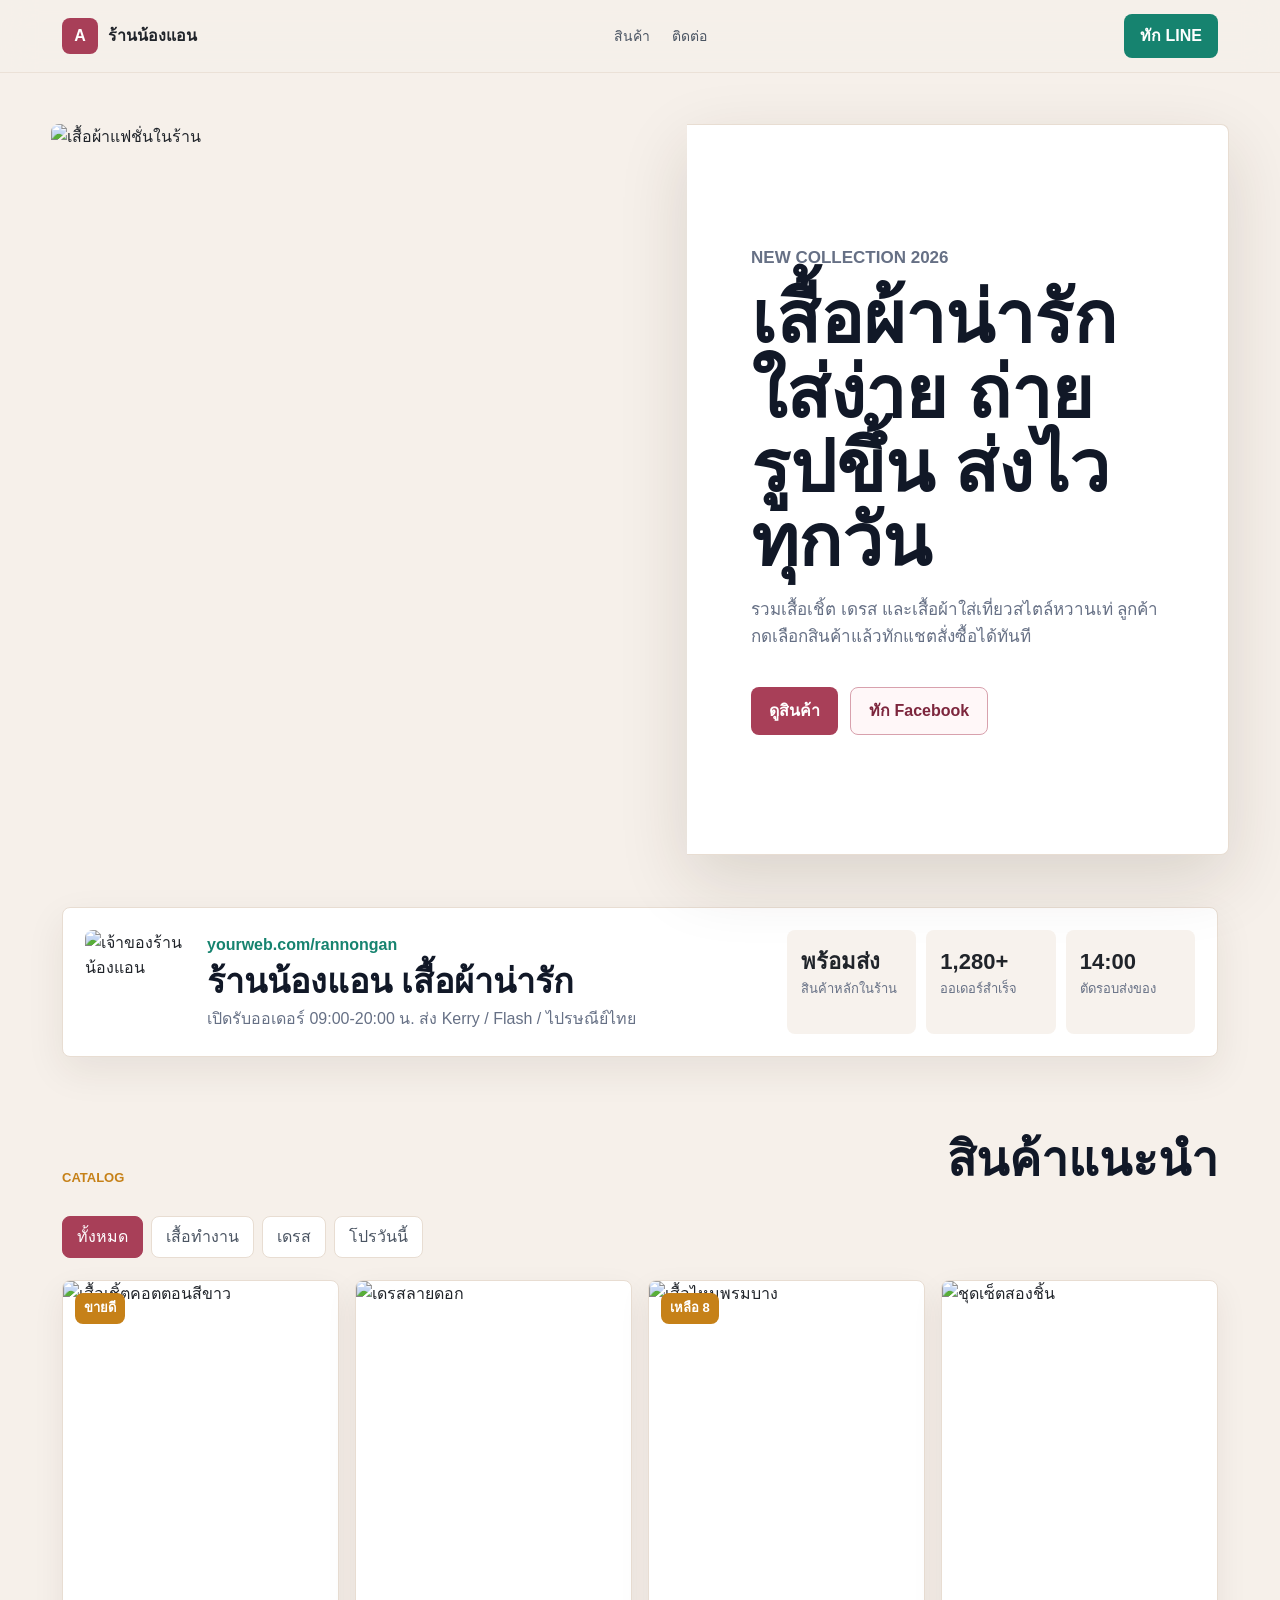
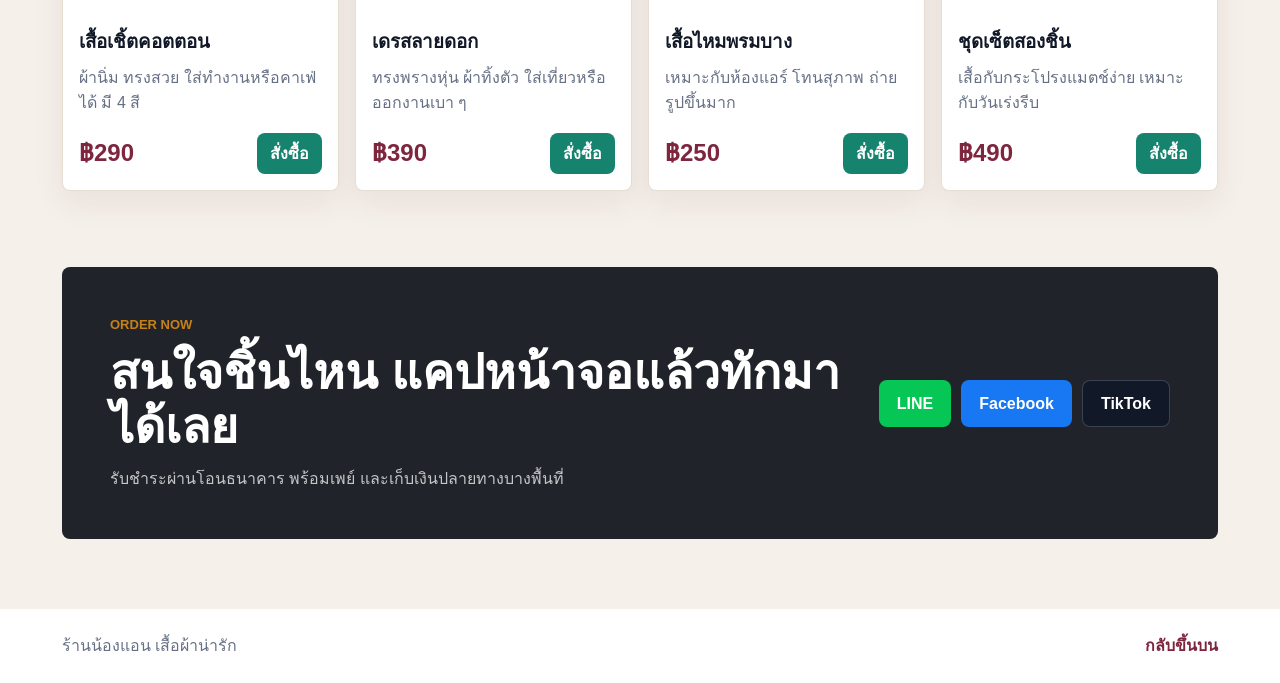
==== store-template.html @ fbb46fa8 "Initial shop template" ====
<!doctype html>
<html lang="th">
  <head>
    <meta charset="utf-8" />
    <meta name="viewport" content="width=device-width, initial-scale=1" />
    <title>ร้านน้องแอน | แคตตาล็อกสินค้าออนไลน์</title>
    <link rel="stylesheet" href="store-template.css" />
  </head>
  <body>
    <header class="site-header">
      <a class="brand" href="#">
        <span class="brand-icon">A</span>
        <span>ร้านน้องแอน</span>
      </a>
      <nav class="nav" aria-label="เมนูร้าน">
        <a href="#products">สินค้า</a>
        <a href="#contact">ติดต่อ</a>
      </nav>
      <a class="header-action" href="https://line.me/ti/p/~exzerozyt" target="_blank" rel="noreferrer">ทัก LINE</a>
    </header>

    <main>
      <section class="shop-hero">
        <div class="hero-photo">
          <img src="https://images.unsplash.com/photo-1483985988355-763728e1935b?auto=format&fit=crop&w=1600&q=82" alt="เสื้อผ้าแฟชั่นในร้าน" />
        </div>
        <div class="hero-panel">
          <p class="mini-label">new collection 2026</p>
          <h1>เสื้อผ้าน่ารัก ใส่ง่าย ถ่ายรูปขึ้น ส่งไวทุกวัน</h1>
          <p>
            รวมเสื้อเชิ้ต เดรส และเสื้อผ้าใส่เที่ยวสไตล์หวานเท่ ลูกค้ากดเลือกสินค้าแล้วทักแชตสั่งซื้อได้ทันที
          </p>
          <div class="hero-actions">
            <a class="btn primary" href="#products">ดูสินค้า</a>
            <a class="btn soft" href="https://www.facebook.com/" target="_blank" rel="noreferrer">ทัก Facebook</a>
          </div>
        </div>
      </section>

      <section class="shop-card">
        <div class="profile">
          <img class="avatar" src="https://images.unsplash.com/photo-1534528741775-53994a69daeb?auto=format&fit=crop&w=320&q=80" alt="เจ้าของร้านน้องแอน" />
          <div>
            <p class="shop-url">yourweb.com/rannongan</p>
            <h2>ร้านน้องแอน เสื้อผ้าน่ารัก</h2>
            <p>เปิดรับออเดอร์ 09:00-20:00 น. ส่ง Kerry / Flash / ไปรษณีย์ไทย</p>
          </div>
        </div>
        <div class="stats">
          <div>
            <strong>พร้อมส่ง</strong>
            <span>สินค้าหลักในร้าน</span>
          </div>
          <div>
            <strong>1,280+</strong>
            <span>ออเดอร์สำเร็จ</span>
          </div>
          <div>
            <strong>14:00</strong>
            <span>ตัดรอบส่งของ</span>
          </div>
        </div>
      </section>

      <section class="section" id="products">
        <div class="section-title">
          <p class="mini-label">catalog</p>
          <h2>สินค้าแนะนำ</h2>
        </div>
        <div class="category-row">
          <button class="category active">ทั้งหมด</button>
          <button class="category">เสื้อทำงาน</button>
          <button class="category">เดรส</button>
          <button class="category">โปรวันนี้</button>
        </div>

        <div class="product-grid">
          <article class="product">
            <div class="product-image">
              <img src="https://images.unsplash.com/photo-1434389677669-e08b4cac3105?auto=format&fit=crop&w=760&q=80" alt="เสื้อเชิ้ตคอตตอนสีขาว" />
              <span>ขายดี</span>
            </div>
            <div class="product-detail">
              <h3>เสื้อเชิ้ตคอตตอน</h3>
              <p>ผ้านิ่ม ทรงสวย ใส่ทำงานหรือคาเฟ่ได้ มี 4 สี</p>
              <div class="buy-row">
                <strong>฿290</strong>
                <a href="https://line.me/ti/p/~exzerozyt" target="_blank" rel="noreferrer">สั่งซื้อ</a>
              </div>
            </div>
          </article>

          <article class="product">
            <div class="product-image">
              <img src="https://images.unsplash.com/photo-1515886657613-9f3515b0c78f?auto=format&fit=crop&w=760&q=80" alt="เดรสลายดอก" />
            </div>
            <div class="product-detail">
              <h3>เดรสลายดอก</h3>
              <p>ทรงพรางหุ่น ผ้าทิ้งตัว ใส่เที่ยวหรือออกงานเบา ๆ</p>
              <div class="buy-row">
                <strong>฿390</strong>
                <a href="https://line.me/ti/p/~exzerozyt" target="_blank" rel="noreferrer">สั่งซื้อ</a>
              </div>
            </div>
          </article>

          <article class="product">
            <div class="product-image">
              <img src="https://images.unsplash.com/photo-1503342217505-b0a15ec3261c?auto=format&fit=crop&w=760&q=80" alt="เสื้อไหมพรมบาง" />
              <span>เหลือ 8</span>
            </div>
            <div class="product-detail">
              <h3>เสื้อไหมพรมบาง</h3>
              <p>เหมาะกับห้องแอร์ โทนสุภาพ ถ่ายรูปขึ้นมาก</p>
              <div class="buy-row">
                <strong>฿250</strong>
                <a href="https://line.me/ti/p/~exzerozyt" target="_blank" rel="noreferrer">สั่งซื้อ</a>
              </div>
            </div>
          </article>

          <article class="product">
            <div class="product-image">
              <img src="https://images.unsplash.com/photo-1529139574466-a303027c1d8b?auto=format&fit=crop&w=760&q=80" alt="ชุดเซ็ตสองชิ้น" />
            </div>
            <div class="product-detail">
              <h3>ชุดเซ็ตสองชิ้น</h3>
              <p>เสื้อกับกระโปรงแมตช์ง่าย เหมาะกับวันเร่งรีบ</p>
              <div class="buy-row">
                <strong>฿490</strong>
                <a href="https://line.me/ti/p/~exzerozyt" target="_blank" rel="noreferrer">สั่งซื้อ</a>
              </div>
            </div>
          </article>
        </div>
      </section>

      <section class="contact-panel" id="contact">
        <div>
          <p class="mini-label">order now</p>
          <h2>สนใจชิ้นไหน แคปหน้าจอแล้วทักมาได้เลย</h2>
          <p>รับชำระผ่านโอนธนาคาร พร้อมเพย์ และเก็บเงินปลายทางบางพื้นที่</p>
        </div>
        <div class="contact-actions">
          <a class="btn line" href="https://line.me/ti/p/~exzerozyt" target="_blank" rel="noreferrer">LINE</a>
          <a class="btn facebook" href="https://www.facebook.com/" target="_blank" rel="noreferrer">Facebook</a>
          <a class="btn tiktok" href="https://www.tiktok.com/" target="_blank" rel="noreferrer">TikTok</a>
        </div>
      </section>
    </main>

    <footer class="footer">
      <span>ร้านน้องแอน เสื้อผ้าน่ารัก</span>
      <a href="#">กลับขึ้นบน</a>
    </footer>
  </body>
</html>
---- store-template.css ----
:root {
  --text: #20242a;
  --muted: #667085;
  --bg: #f6f0ea;
  --card: #ffffff;
  --line: #e8ddd2;
  --berry: #a83f58;
  --berry-dark: #7d263d;
  --leaf: #16836f;
  --sun: #c68118;
  --ink: #111827;
  --shadow: 0 24px 70px rgba(51, 35, 22, 0.14);
}

* {
  box-sizing: border-box;
}

html {
  scroll-behavior: smooth;
}

body {
  margin: 0;
  color: var(--text);
  background: var(--bg);
  font-family: Tahoma, "Noto Sans Thai", Arial, sans-serif;
  line-height: 1.6;
}

img {
  display: block;
  width: 100%;
}

a {
  color: inherit;
  text-decoration: none;
}

button {
  font: inherit;
}

.site-header {
  position: sticky;
  top: 0;
  z-index: 20;
  display: flex;
  align-items: center;
  justify-content: space-between;
  gap: 20px;
  padding: 14px clamp(18px, 5vw, 62px);
  border-bottom: 1px solid rgba(232, 221, 210, 0.82);
  background: rgba(246, 240, 234, 0.9);
  backdrop-filter: blur(16px);
}

.brand {
  display: inline-flex;
  align-items: center;
  gap: 10px;
  font-weight: 800;
}

.brand-icon {
  display: grid;
  width: 36px;
  height: 36px;
  place-items: center;
  border-radius: 8px;
  color: #fff;
  background: var(--berry);
}

.nav {
  display: flex;
  gap: 22px;
  color: #4b5563;
  font-size: 14px;
}

.header-action,
.btn,
.buy-row a {
  display: inline-flex;
  align-items: center;
  justify-content: center;
  min-height: 42px;
  border-radius: 8px;
  font-weight: 800;
  white-space: nowrap;
}

.header-action {
  padding: 9px 16px;
  color: #fff;
  background: var(--leaf);
}

.shop-hero {
  display: grid;
  grid-template-columns: minmax(0, 1.08fr) minmax(340px, 0.92fr);
  gap: 0;
  min-height: calc(100vh - 66px);
  padding: clamp(18px, 4vw, 54px);
}

.hero-photo {
  min-height: 560px;
  overflow: hidden;
  border-radius: 8px 0 0 8px;
}

.hero-photo img {
  height: 100%;
  object-fit: cover;
}

.hero-panel {
  display: flex;
  flex-direction: column;
  justify-content: center;
  padding: clamp(28px, 5vw, 70px);
  border: 1px solid var(--line);
  border-left: 0;
  border-radius: 0 8px 8px 0;
  background: var(--card);
  box-shadow: var(--shadow);
}

.mini-label {
  margin: 0 0 10px;
  color: var(--sun);
  font-size: 13px;
  font-weight: 900;
  letter-spacing: 0;
  text-transform: uppercase;
}

h1,
h2,
h3,
p {
  margin-top: 0;
}

h1 {
  margin-bottom: 18px;
  color: var(--ink);
  font-size: clamp(42px, 6vw, 72px);
  line-height: 1.03;
  letter-spacing: 0;
}

h2 {
  margin-bottom: 12px;
  color: var(--ink);
  font-size: clamp(30px, 4vw, 48px);
  line-height: 1.12;
  letter-spacing: 0;
}

h3 {
  margin-bottom: 8px;
  color: var(--ink);
}

.hero-panel p {
  color: var(--muted);
  font-size: 17px;
}

.hero-actions {
  display: flex;
  flex-wrap: wrap;
  gap: 12px;
  margin-top: 20px;
}

.btn {
  padding: 10px 18px;
}

.btn.primary {
  color: #fff;
  background: var(--berry);
}

.btn.soft {
  color: var(--berry-dark);
  border: 1px solid #d8a1ad;
  background: #fff7f8;
}

.shop-card {
  display: grid;
  grid-template-columns: minmax(0, 1.5fr) minmax(320px, 0.9fr);
  gap: 22px;
  margin: 0 clamp(18px, 5vw, 62px);
  padding: 22px;
  border: 1px solid var(--line);
  border-radius: 8px;
  background: var(--card);
  box-shadow: 0 14px 38px rgba(51, 35, 22, 0.08);
}

.profile {
  display: flex;
  align-items: center;
  gap: 18px;
}

.avatar {
  width: 104px;
  height: 104px;
  flex: 0 0 auto;
  border-radius: 8px;
  object-fit: cover;
}

.shop-url {
  margin-bottom: 4px;
  color: var(--leaf);
  font-weight: 800;
}

.profile h2 {
  margin-bottom: 6px;
  font-size: clamp(24px, 3vw, 34px);
}

.profile p:last-child {
  margin-bottom: 0;
  color: var(--muted);
}

.stats {
  display: grid;
  grid-template-columns: repeat(3, minmax(0, 1fr));
  gap: 10px;
}

.stats div {
  padding: 14px;
  border-radius: 8px;
  background: #f7f2ed;
}

.stats strong,
.stats span {
  display: block;
}

.stats strong {
  font-size: 22px;
}

.stats span {
  color: var(--muted);
  font-size: 13px;
}

.section {
  padding: 76px clamp(18px, 5vw, 62px);
}

.section-title {
  display: flex;
  align-items: end;
  justify-content: space-between;
  gap: 24px;
  margin-bottom: 18px;
}

.category-row {
  display: flex;
  flex-wrap: wrap;
  gap: 8px;
  margin-bottom: 22px;
}

.category {
  min-height: 38px;
  padding: 7px 14px;
  border: 1px solid var(--line);
  border-radius: 8px;
  color: #4b5563;
  background: #fff;
  cursor: pointer;
}

.category.active {
  color: #fff;
  border-color: var(--berry);
  background: var(--berry);
}

.product-grid {
  display: grid;
  grid-template-columns: repeat(4, minmax(0, 1fr));
  gap: 16px;
}

.product {
  overflow: hidden;
  border: 1px solid var(--line);
  border-radius: 8px;
  background: var(--card);
  box-shadow: 0 12px 32px rgba(51, 35, 22, 0.07);
}

.product-image {
  position: relative;
  overflow: hidden;
}

.product-image img {
  aspect-ratio: 4 / 4.8;
  object-fit: cover;
}

.product-image span {
  position: absolute;
  top: 12px;
  left: 12px;
  padding: 5px 9px;
  border-radius: 8px;
  color: #fff;
  background: var(--sun);
  font-size: 13px;
  font-weight: 800;
}

.product-detail {
  padding: 16px;
}

.product-detail p {
  min-height: 52px;
  color: var(--muted);
}

.buy-row {
  display: flex;
  align-items: center;
  justify-content: space-between;
  gap: 12px;
  margin-top: 14px;
}

.buy-row strong {
  color: var(--berry-dark);
  font-size: 24px;
}

.buy-row a {
  min-height: 38px;
  padding: 8px 13px;
  color: #fff;
  background: var(--leaf);
}

.contact-panel {
  display: grid;
  grid-template-columns: minmax(0, 1fr) auto;
  align-items: center;
  gap: 24px;
  margin: 0 clamp(18px, 5vw, 62px) 70px;
  padding: clamp(24px, 5vw, 48px);
  border-radius: 8px;
  color: #fff;
  background: #20242a;
}

.contact-panel h2 {
  color: #fff;
}

.contact-panel p:not(.mini-label) {
  margin-bottom: 0;
  color: rgba(255, 255, 255, 0.74);
}

.contact-actions {
  display: flex;
  flex-wrap: wrap;
  justify-content: flex-end;
  gap: 10px;
}

.btn.line {
  color: #fff;
  background: #06c755;
}

.btn.facebook {
  color: #fff;
  background: #1877f2;
}

.btn.tiktok {
  color: #fff;
  background: #111827;
  border: 1px solid rgba(255, 255, 255, 0.18);
}

.footer {
  display: flex;
  justify-content: space-between;
  gap: 18px;
  padding: 24px clamp(18px, 5vw, 62px);
  color: var(--muted);
  background: #fff;
}

.footer a {
  color: var(--berry-dark);
  font-weight: 800;
}

@media (max-width: 1120px) {
  .shop-hero {
    grid-template-columns: 1fr;
  }

  .hero-photo,
  .hero-panel {
    border-radius: 8px;
  }

  .hero-panel {
    border-left: 1px solid var(--line);
  }

  .shop-card,
  .contact-panel {
    grid-template-columns: 1fr;
  }

  .product-grid {
    grid-template-columns: repeat(2, minmax(0, 1fr));
  }

  .contact-actions {
    justify-content: flex-start;
  }
}

@media (max-width: 700px) {
  .site-header {
    align-items: flex-start;
    flex-direction: column;
    gap: 12px;
  }

  .nav {
    width: 100%;
    justify-content: space-between;
    gap: 10px;
  }

  .header-action {
    width: 100%;
  }

  .shop-hero {
    padding: 14px;
  }

  .hero-photo {
    min-height: 360px;
  }

  .hero-panel {
    padding: 24px;
  }

  h1 {
    font-size: 40px;
  }

  .profile {
    align-items: flex-start;
    flex-direction: column;
  }

  .stats,
  .product-grid {
    grid-template-columns: 1fr;
  }

  .product-detail p {
    min-height: auto;
  }

  .footer {
    flex-direction: column;
  }
}
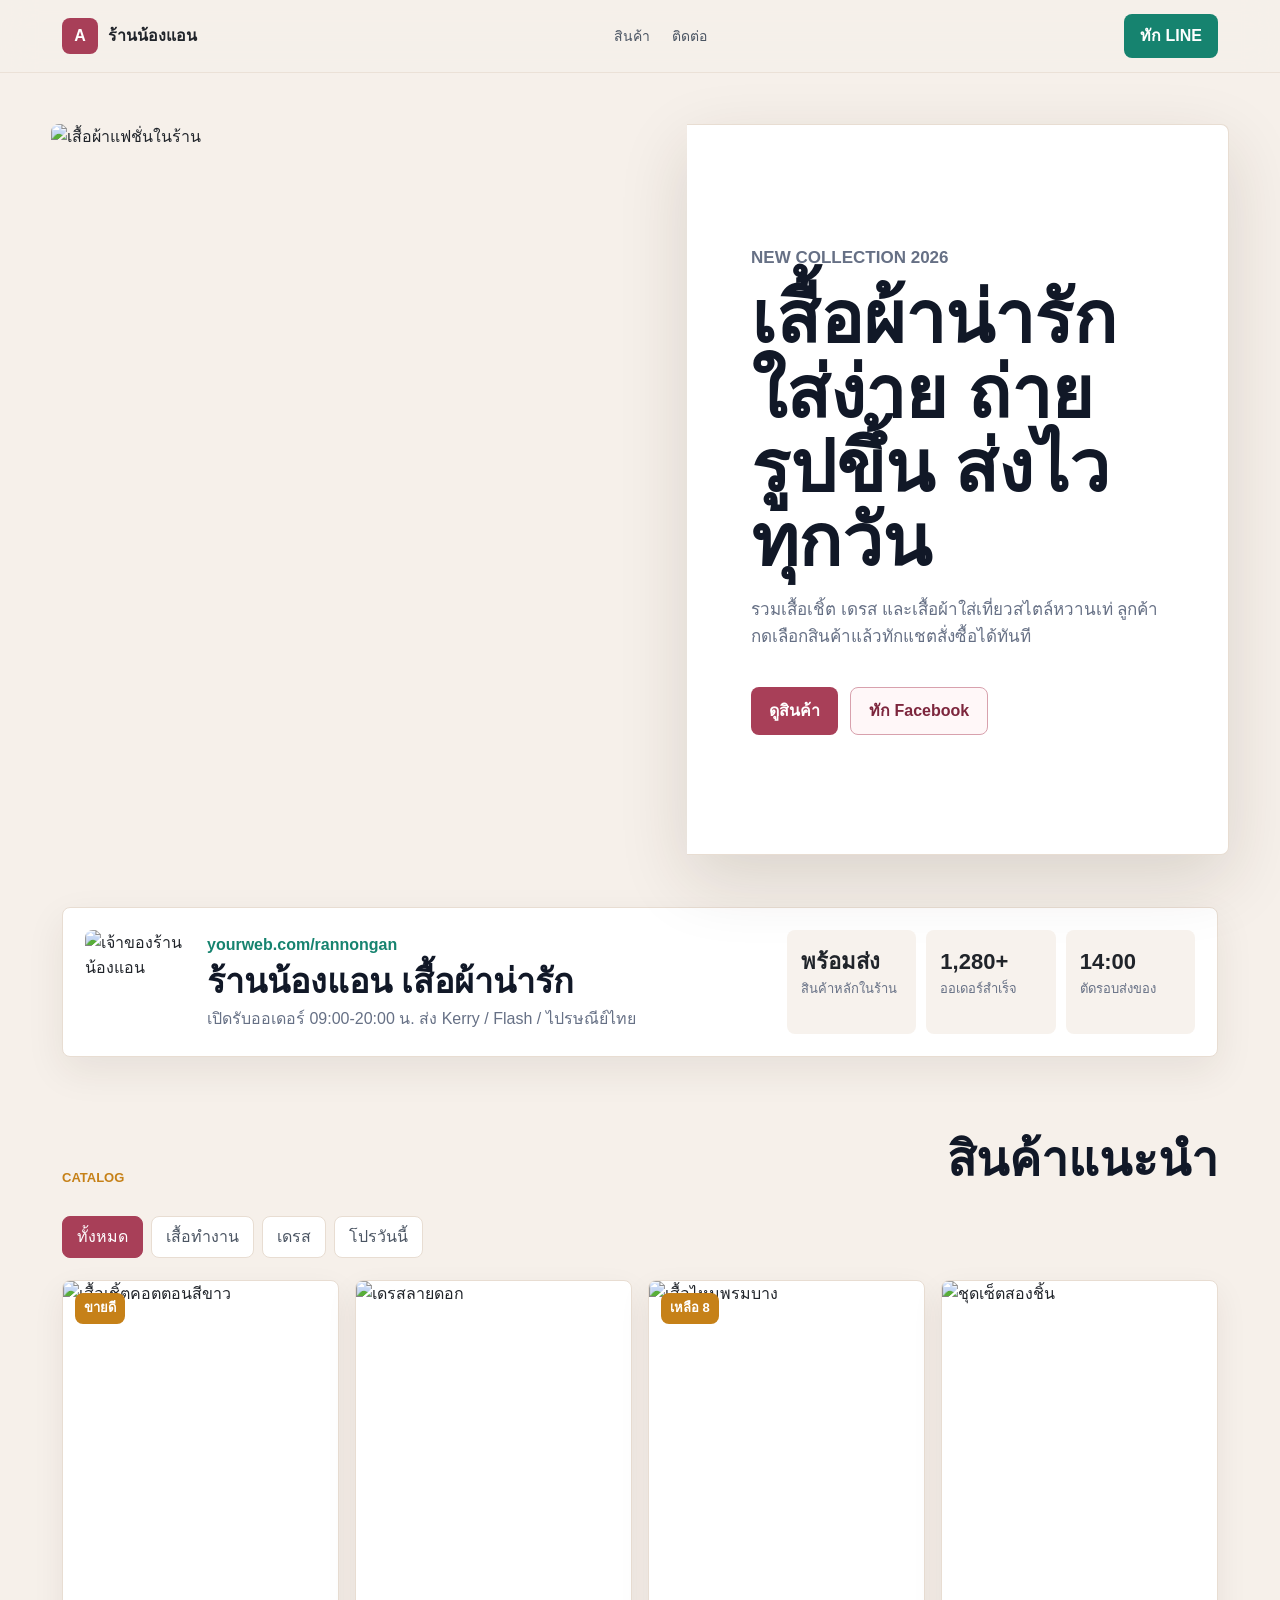
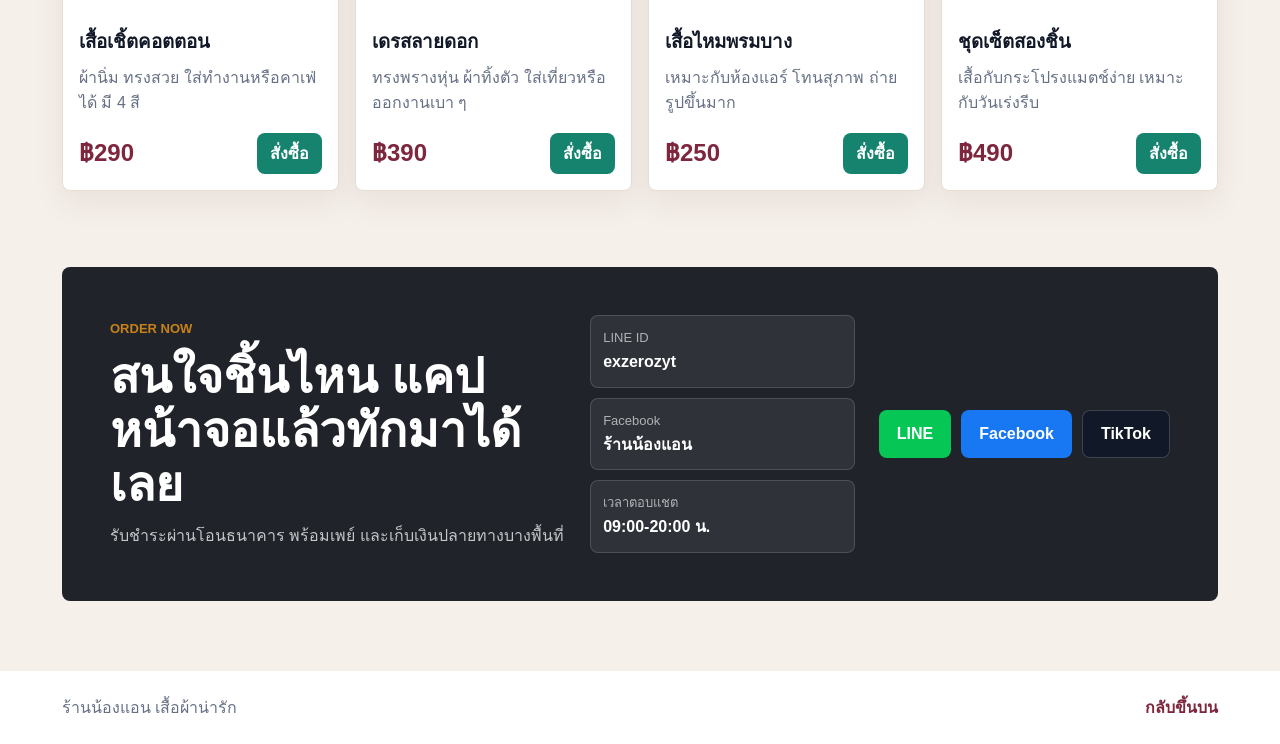
==== commit 6a149ca6: "Add visible contact details" ====
--- a/store-template.html
+++ b/store-template.html
@@ -141,6 +141,20 @@
           <h2>สนใจชิ้นไหน แคปหน้าจอแล้วทักมาได้เลย</h2>
           <p>รับชำระผ่านโอนธนาคาร พร้อมเพย์ และเก็บเงินปลายทางบางพื้นที่</p>
         </div>
+        <div class="contact-info">
+          <div>
+            <span>LINE ID</span>
+            <strong>exzerozyt</strong>
+          </div>
+          <div>
+            <span>Facebook</span>
+            <strong>ร้านน้องแอน</strong>
+          </div>
+          <div>
+            <span>เวลาตอบแชต</span>
+            <strong>09:00-20:00 น.</strong>
+          </div>
+        </div>
         <div class="contact-actions">
           <a class="btn line" href="https://line.me/ti/p/~exzerozyt" target="_blank" rel="noreferrer">LINE</a>
           <a class="btn facebook" href="https://www.facebook.com/" target="_blank" rel="noreferrer">Facebook</a>
--- a/store-template.css
+++ b/store-template.css
@@ -363,7 +363,7 @@
 
 .contact-panel {
   display: grid;
-  grid-template-columns: minmax(0, 1fr) auto;
+  grid-template-columns: minmax(0, 1fr) minmax(230px, 0.58fr) auto;
   align-items: center;
   gap: 24px;
   margin: 0 clamp(18px, 5vw, 62px) 70px;
@@ -380,6 +380,32 @@
 .contact-panel p:not(.mini-label) {
   margin-bottom: 0;
   color: rgba(255, 255, 255, 0.74);
+}
+
+.contact-info {
+  display: grid;
+  gap: 10px;
+}
+
+.contact-info div {
+  padding: 12px;
+  border: 1px solid rgba(255, 255, 255, 0.14);
+  border-radius: 8px;
+  background: rgba(255, 255, 255, 0.07);
+}
+
+.contact-info span,
+.contact-info strong {
+  display: block;
+}
+
+.contact-info span {
+  color: rgba(255, 255, 255, 0.62);
+  font-size: 13px;
+}
+
+.contact-info strong {
+  overflow-wrap: anywhere;
 }
 
 .contact-actions {
